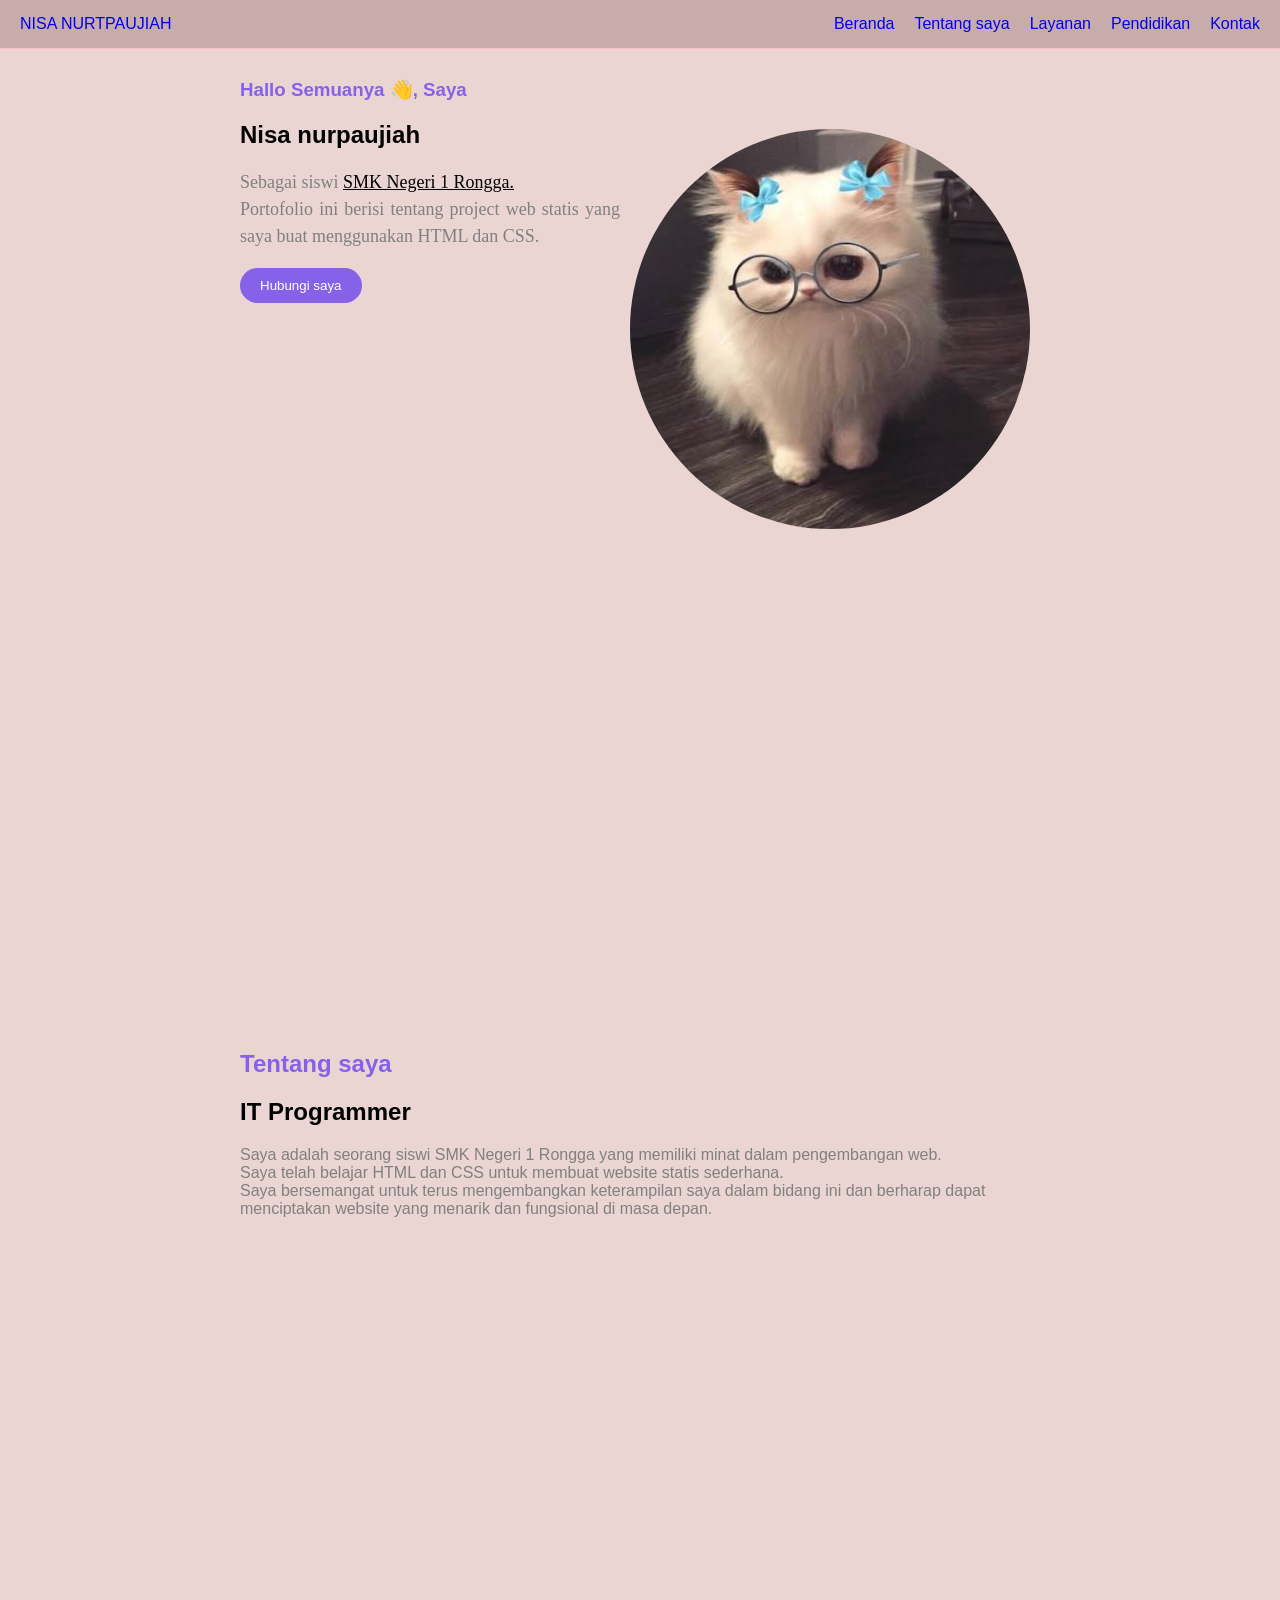
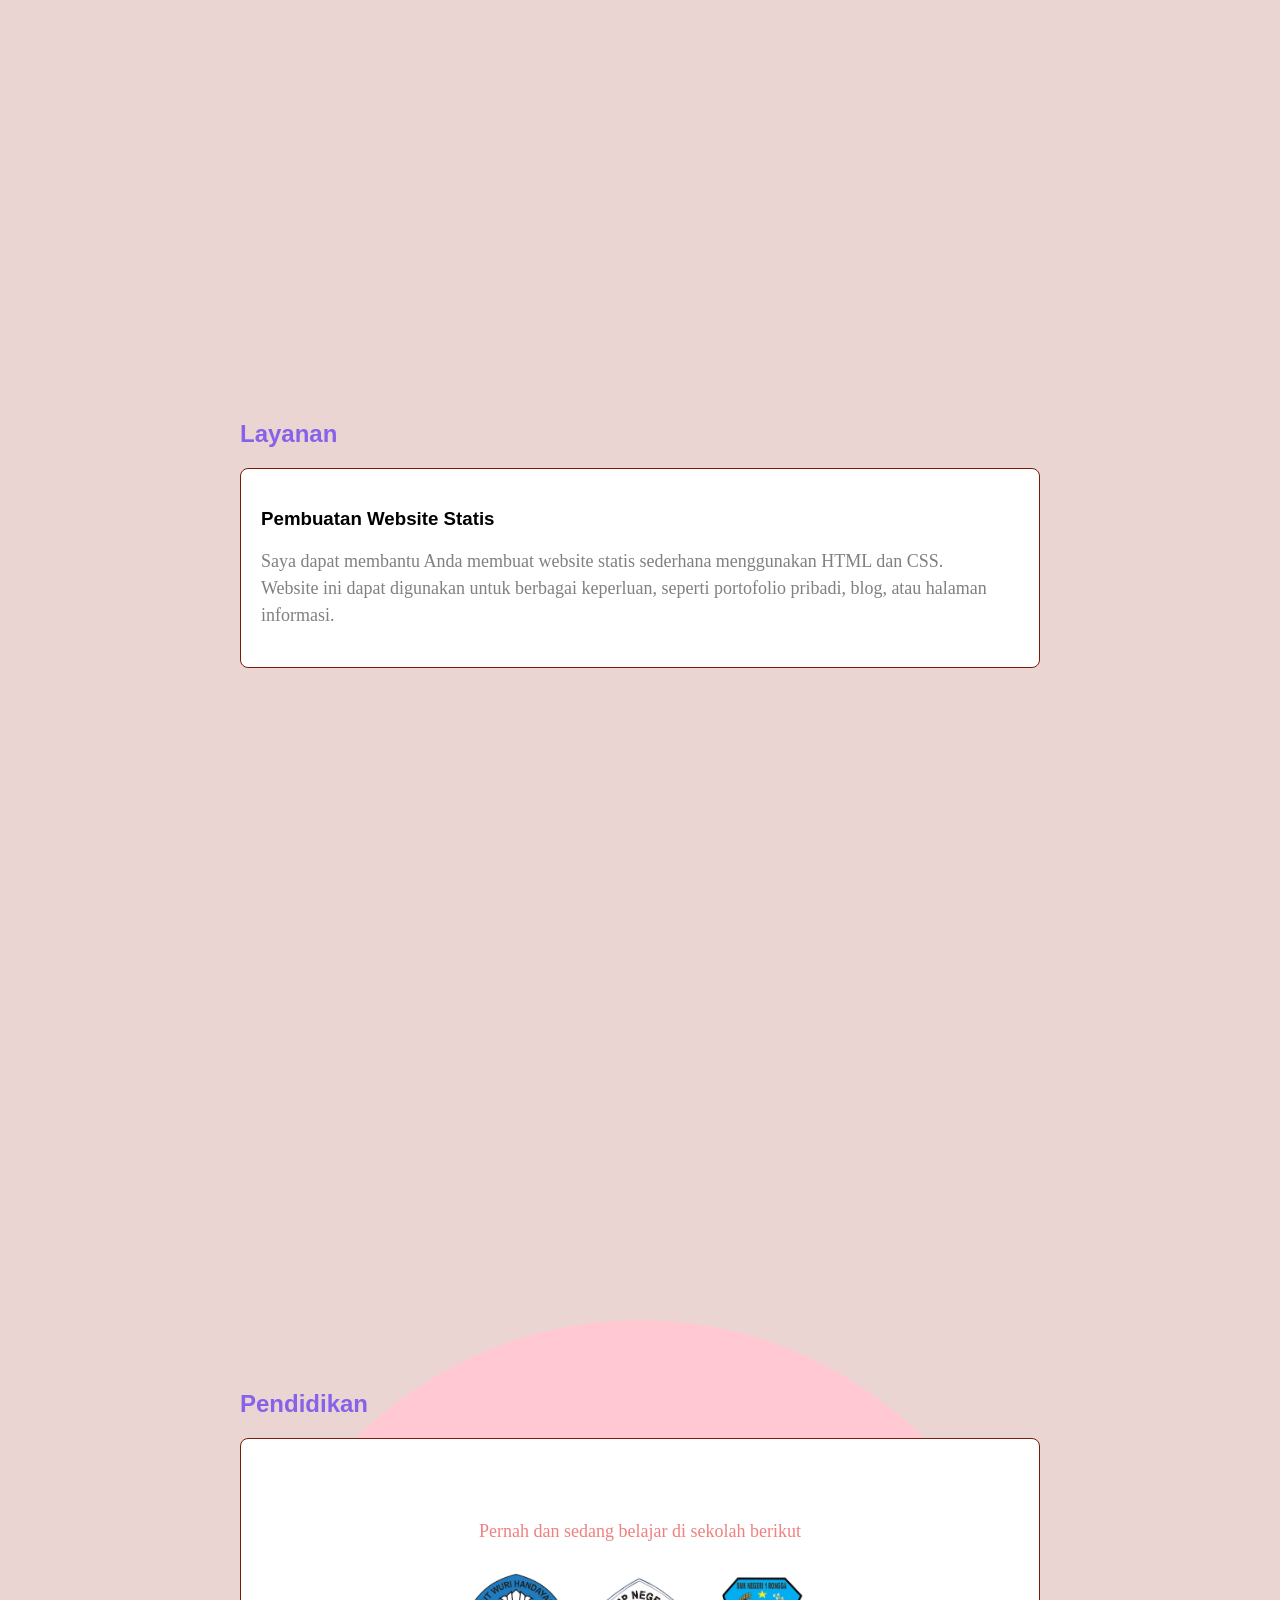
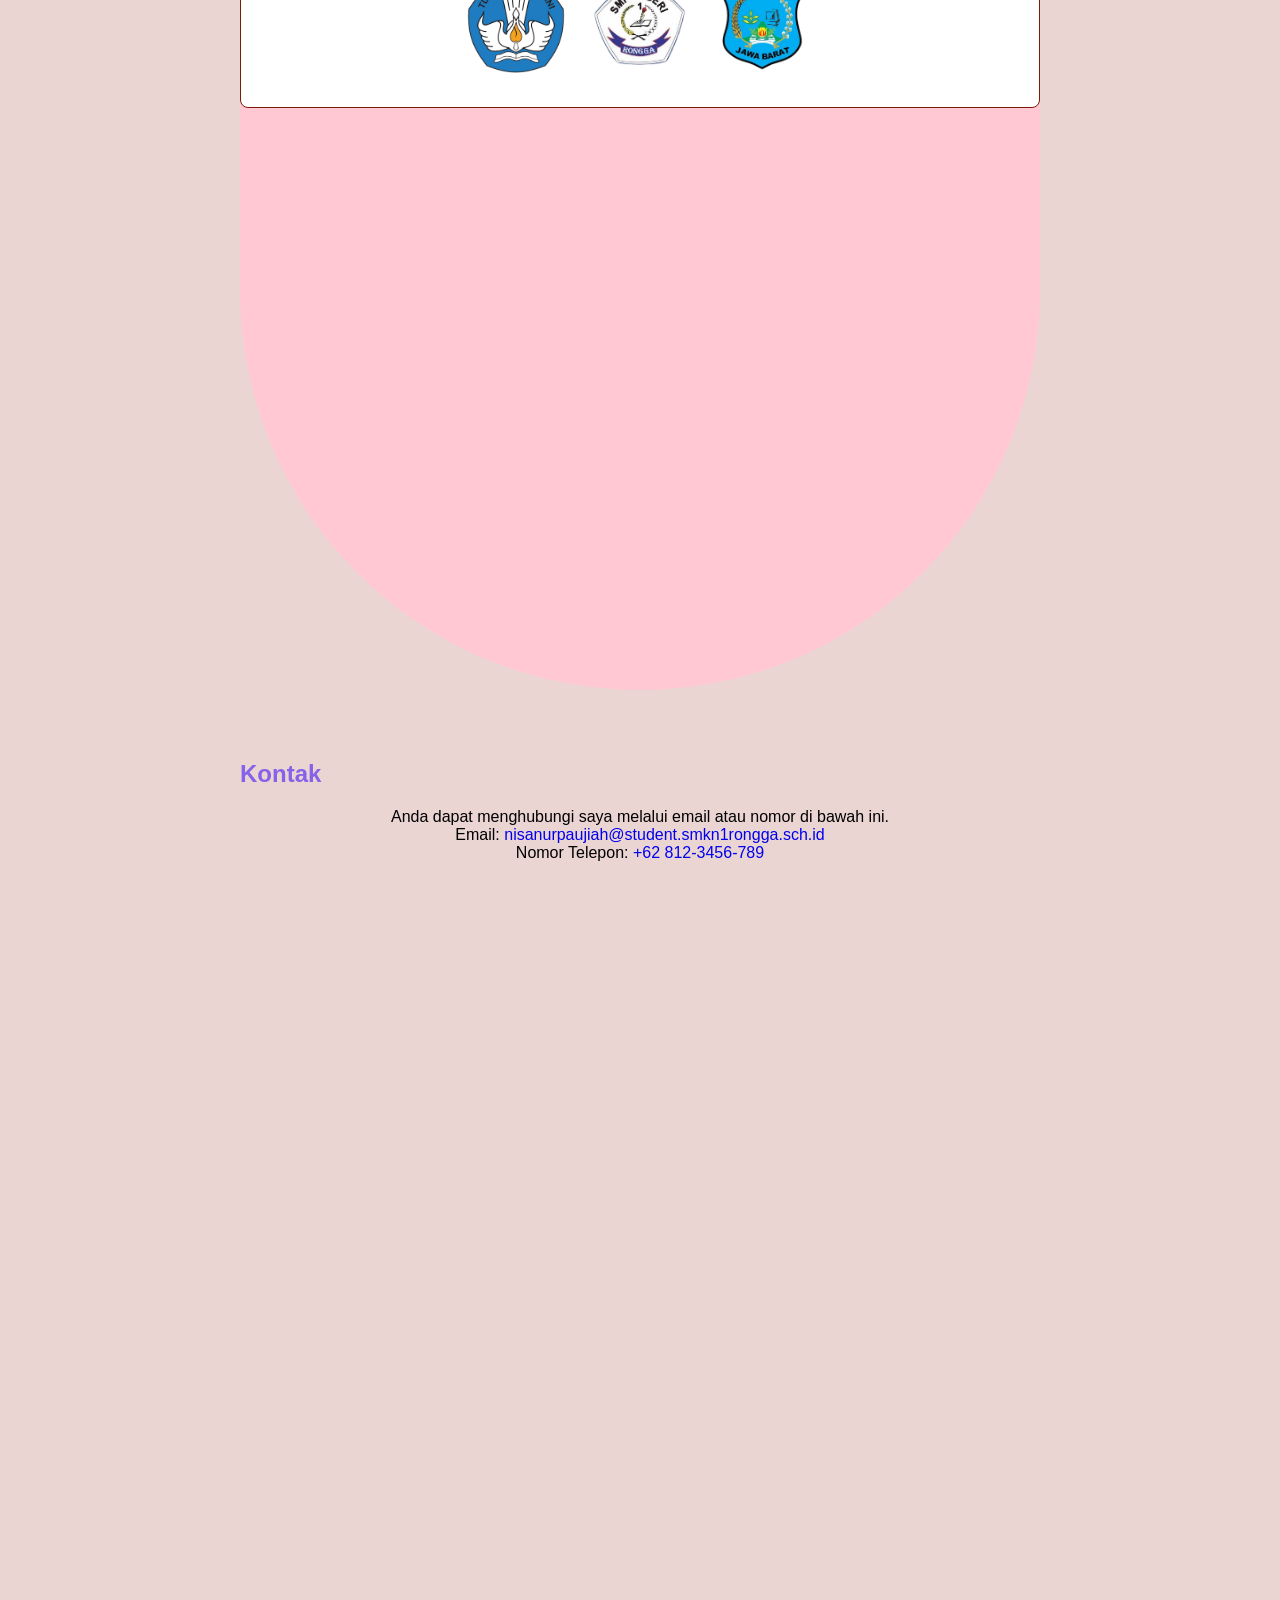
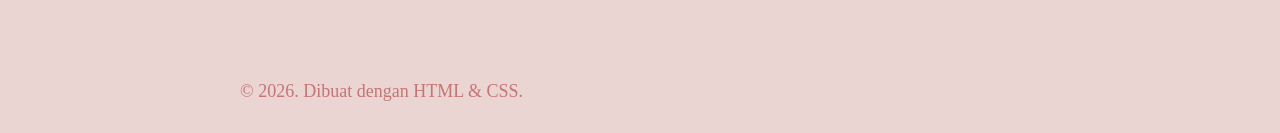
==== index.html @ ad54e95d "commit pertama: semua file" ====
<!DOCTYPE html>
<html lang="en">

<head>
    <meta charset="UTF-8">
    <meta name="viewport" content="width=device-width, initial-scale=1.0">
    <title>Project Web Statis - Nisa </title>
    <link rel="stylesheet" href="CSS/style.css">
    <!--CSS internal -->
     <style>
        p {
            font-family: 'Times New Roman';
            text-decoration: double;
        }

        h1 {
            text-align: center;
        }
    </style>
</head> 

<body>
    <!--css inline-->
    <navbar>
    <div class="nav-container">
    <a href="#beranda" class="logo">NISA NURTPAUJIAH</a>
<ul class="nav-links">
    <li><a href="#beranda">Beranda</a></li>
    <li><a href="#tentang saya">Tentang saya</a></li>
    <li><a href="#layanan">Layanan</a></li>
    <li><a href="#pendidikan">Pendidikan</a></li>
    <li><a href="#kontak saya">Kontak</a></li>
</ul>
        </div>
    </navbar>

        <main>
            <div class="container">
            <section id="beranda" class="hero" style="text-align: justify;"> 
                <article style="color:#8562e8">
                    <h3>Hallo Semuanya &#128075, Saya</h3>
                </article> 
                <img src="assets/img/images (2).jpeg" alt="Foto Nisa" width="400" height="400" style="float:right; padding: 10px;margin: auto; border-radius: 50%; text-align: center;">
                    <article>
                   <h2><b>Nisa nurpaujiah</b> <br> </h2>
                   <p style="color: grey;"> Sebagai siswi <u style="color: black;">SMK Negeri 1 Rongga.</u> <br>
                    Portofolio ini berisi tentang project web statis yang saya buat menggunakan HTML dan CSS.
                </p>
                <button style="background-color: #8562e8; color: white; padding: 10px 20px; border: none; border-radius: 20px; cursor: pointer;">
                    <a href="#kontak saya" style="color: white; text-decoration: none;">Hubungi saya</a>
                </article>
            </section>        

            <section id="tentang saya">
                <h2 class="section-title" style="color:#8562e8">Tentang saya</h2>
                <h2>IT Programmer</h2>
                <article style="color: grey;">
                    Saya adalah seorang siswi SMK Negeri 1 Rongga yang memiliki minat dalam pengembangan web.<br>
                     Saya telah belajar HTML dan CSS untuk membuat website statis sederhana. <br>
                     Saya bersemangat untuk terus mengembangkan keterampilan saya dalam bidang ini dan berharap dapat menciptakan website yang menarik dan fungsional di masa depan.
                </article>
            </section>

            <section id="layanan">
                <h2 class="section-title" style="color:#8562e8"; tetx-align: center;>
    
                </style>Layanan</h2>
                <div class="grid-container">
                    <div class="card">
                        <h3><i class="fas fa-server"></i> Pembuatan Website Statis</h3>
                        <p style="color: grey;">Saya dapat membantu Anda membuat website statis sederhana menggunakan HTML dan CSS. <br> Website ini dapat digunakan untuk berbagai keperluan, seperti portofolio pribadi, blog, atau halaman informasi.</p>
                    </div>
                </div>
            </section>

             <section id="pendidikan" style="background-color:#FFC8D2; width: 100%; height: 300%; border-radius: 1000px;">
                <h2 class="section-title" style="color:#8562e8">Pendidikan</h2>
                <div class="card">
                <article>
                    <h3 style="color: white;">Riwayat pendidikan</h3>
                    <p style="color:lightcoral; text-align: center;"> Pernah dan sedang belajar di sekolah berikut</p>
                    <div class="pendidikan-container" style="text-align: center;">
                    <img src="assets/img/images__4_-removebg-preview.png" alt="" width="100" height="100" style="float:none; padding: 10px;margin: auto;">
                    <img src="assets/img/images__1_-removebg-preview.png" alt="" width="100" height="100" style="float:none; padding: 10px;margin: auto;">
                    <img src="assets/img/images-removebg-preview (1).png" alt="" width="100" height="100" style="float:none; padding: 10px;margin: auto;">
                    </div>
                </div>
                </article>
             </section>

             <section id="kontak saya">
                <h2 class="section-title" style="color:#8562e8">Kontak</h2>
                <div class="contact-list">
                <article style="text-align: center;">
                    Anda dapat menghubungi saya melalui email atau nomor di bawah ini.
                </article>
                  <article style="text-align: center;">
                     Email: <a href="mailto:nisanurpaujiah@student.smkn1rongga.sch.id" class="contact-item">nisanurpaujiah@student.smkn1rongga.sch.id</a>
                </article>
                <article style="text-align: center;">
                    Nomor Telepon: <a href="tel:+628123456789" class="contact-item">+62 812-3456-789</a>
                </article>
                </div>
             </section>
             <footer><p>&copy; 2026. Dibuat dengan HTML & CSS.</p></footer>
            </div>
            </main>
    </body>
    </html>
---- CSS/style.css ----
/* css eksternal */
 p { 
    
  font-family: Arial, sans-serif;
  font-size: 18px;
  line-height: 1.5;
  color: #c47575;
align-items:flex-start;
} 
section {
  min-height: 100vh;
  padding: 50px 0 20px 0;
}

/* navbar {
  position: fixed;
  top: 0;
  left: 0;
  width: 100%;
  background-color: pink;
  border-bottom: 1px solid #ccc;
  z-index: 1000;
}

.nav-container{
  max-width:900px;
  display: flex;
  justify-content: space-between;
  align-items: center;
  position:sticky;
  top: 0;
  z-index:100;
  padding: 10px 20px;
  background-color: white;
}

.logo{
  font-size: 24px;
  font-weight: bold;
  color: #781B08;
  text-decoration: none;
}

nav ul{
  display:flex;
  gap: 20px;
  list-style: none;
}

nav li{
  list-style-type: none;
}
a{
  text-decoration: none;
}

.container {
  max-width: 800px;
  margin: 0 auto;
  padding: 20px;
}
nav a:hover{
  color: #781B08;
} 

.section-title {
  font-size: 1.4rem;
  color:#781B08;
  border-bottom: 2px solid #c47575;
  padding-bottom: 8px;
  margin-bottom: 20px;
}

.hero {
  text-align: center;
  padding: 40px 0;
}

.profile-img {
  width: 130px;
  height: 130px;
  border-radius: 50%;
  border: 3px solid #c47575;
  margin-bottom:16px;
  object-fit: cover;
}

.hero h1 {
  font-size: 2.2rem;
  margin-bottom: 8px;
}

.hero p {
  color:#c47575;
  font-size: 1.1rem;
}

.grid-container {
  display: grid;
  grid-template-columns: repeat(auto-fit, minmax(240px, 1fr));
}

.card {
  background-color: #c47575;
  padding: 20px;
  border-radius: 8px;
  border: 1px solid #781B08;
  transition: 
  tranform 0.2s,
  border-color 0.2s;
}

.card:hover {
  transform: translateY(-3);
  border-color: #781B08;
}

.card h3 {
  font-size:  1.1rem;
  color:#c47575;
  margin-bottom: 8px;
}

.card.subtitle 
  color */


/* .kotakBiru{
  width: 300px;
  height: 300px;
  background-color:#8562e8 ;
  display: flex;
  justify-content: space-around;
  align-items: flex-start;
  flex-wrap: wrap;
  border-style: solid;
  border-width: 1px;
  border-color: black;
  flex-direction: row;
} */

/* .kotakKuning{
  width: 40px;
  height: 50px;
  background-color: pink;
  border-style: solid;
  border-width: 1px;
  border-color: black;
  justify-content: center;
}

.kotakHijau{
  width: 200px;
  height: 50px;
  background-color: pink;
  border-style: solid;
  border-width: 1px;
  border-color: black;
  justify-content: center;
}

.kotakBebas{
  width: 40px;
  height: 50px;
  background-color: pink;
  border-style: solid;
  border-width: 1px;
  border-color: black;
  justify-content: center;
}

.kotako{
  width: 190px;
  height: 50px;
  background-color: pink;
  border-style: solid;
  border-width: 1px;
  border-color: black;
  justify-content:center ;
}

.kotakred1{
  width: 40px;
  height: 50px;
  background-color: pink;
  border-style: solid;
  border-width: 1px;
  border-color: black;
  justify-content: center;
}

.kotakgreen1{
  width: 50px;
  height: 50px;
  background-color: pink;
  border-style: solid;
  border-width: 1px;
  border-color: black;
  justify-content: center;
}

.kotakyellow1{
  width: 40px;
  height: 50px;
  background-color: pink;
  border-style: solid;
  border-width: 1px;
  border-color: black;
  justify-content: center;
}

.kotakblue1{
  width: 90px;
  height: 50px;
  background-color: pink;
  border-style: solid;
  border-width: 1px;
  border-color: black;
  justify-content: center;
}

.kotakpurple1{
  width: 150px;
  height: 50px;
  background-color: pink;
  border-style: solid;
  border-width: 1px;
  border-color: black;
  justify-content: center;
}

.kotakorange1{
  width: 60px;
  height: 50px;
  background-color: pink;
  border-style: solid;
  border-width: 1px;
  border-color: black;
  justify-content: center;
}

.kotakaiu{
  width: 30px;
  height: 50px;
  background-color: pink;
  border-style: solid;
  border-width: 1px;
  border-color: black;
  justify-content: center;
}

.kotakkakiku{
  width: 60px;
  height: 50px;
  background-color: pink;
  border-style: solid;
  border-width: 1px;
  border-color: black;
  justify-content: center;
} 
.kotaklain{
  width: 30px;
  height: 50px;
  background-color: pink;
  border-style: solid;
  border-width: 1px;
  border-color: black;
  justify-content: center;
}
.kotakgtau{
  width: 60px;
  height: 50px;
  background-color: pink;
  border-style: solid;
  border-width: 1px;
  border-color: black;
  justify-content: center;

} */

/* p{

font-family: Arial, sans-serif;
  font-size: 18px;
  line-height: 1.5;
  color: black;
}
.garis-panjang {
  display: inline-block;
  border-bottom: 3px solid #000;
  padding-bottom: 5px;
  width: 100%; 
} */

html {
  scroll-behavior: smooth;
}

section {
    scroll-margin-top: 80px; 
}

navbar {
  position: fixed;
  top: 0;
  left: 0;
  width: 100%;
  background-color: #C7ACAB;
  border-bottom: 2px solid #ccc;
  z-index: 100;
  text-decoration: none;
  transition: box-shadow 0.3s ease, background-color 0.3s ease; 
  box-shadow: none;
  border-bottom: 1px solid var(--border-color, pink);
}
body {
  margin: 0;
  font-family: Arial, sans-serif;
  background-color: #EBD5D3;
}

a {
  text-decoration: none;
}

.nav-container {
  list-style: none;
  display: flex;
  gap: 20px;
  margin: 0;
  padding: 15px 20px;
}

.logo {
  margin-right: auto;
  text-align: center;
   
}

.nav-links {
   margin-left: 20px;              
  text-decoration: none;
  color: pink;
  list-style: none;
  margin: 0;
  padding: 0;
  display: flex;
  gap: 20px;
}

.nav-links a:hover {
  color: #000;
}

nav ul{
  text-decoration: none;
  color: #333333;
  padding: 5px 0;
  position: relative;
  transition: color 0.3s ease;
  text-decoration: none;
}
ul {
    list-style-type: none;
    padding: 0;
    margin: 0;
}


nav li{
  list-style-type: none;
}

.container {
max-width: 800px;
  margin: 0 auto;
  padding: 10px
}

.yg-1 {
  text-align: center;
  padding: 40px 0;
}

.card {
background-color: white;
  padding: 20px;
  border-radius: 8px;
  border: 1px solid #781B08;
  transition: 
  tranform 0.2s,
  border-color 0.2s;
}

.Koleksi-foto {
  padding:10px;
  border-radius: 10px;
  flex: auto;
  align-items: center;
  justify-content: center;
}
@media (max-width: 768px) {
  .nav-container {
  list-style: none;
  display: flex;
  gap: 20px;
  margin: 0;
  padding: 15px 20px;
  flex-direction: column;
  }
}
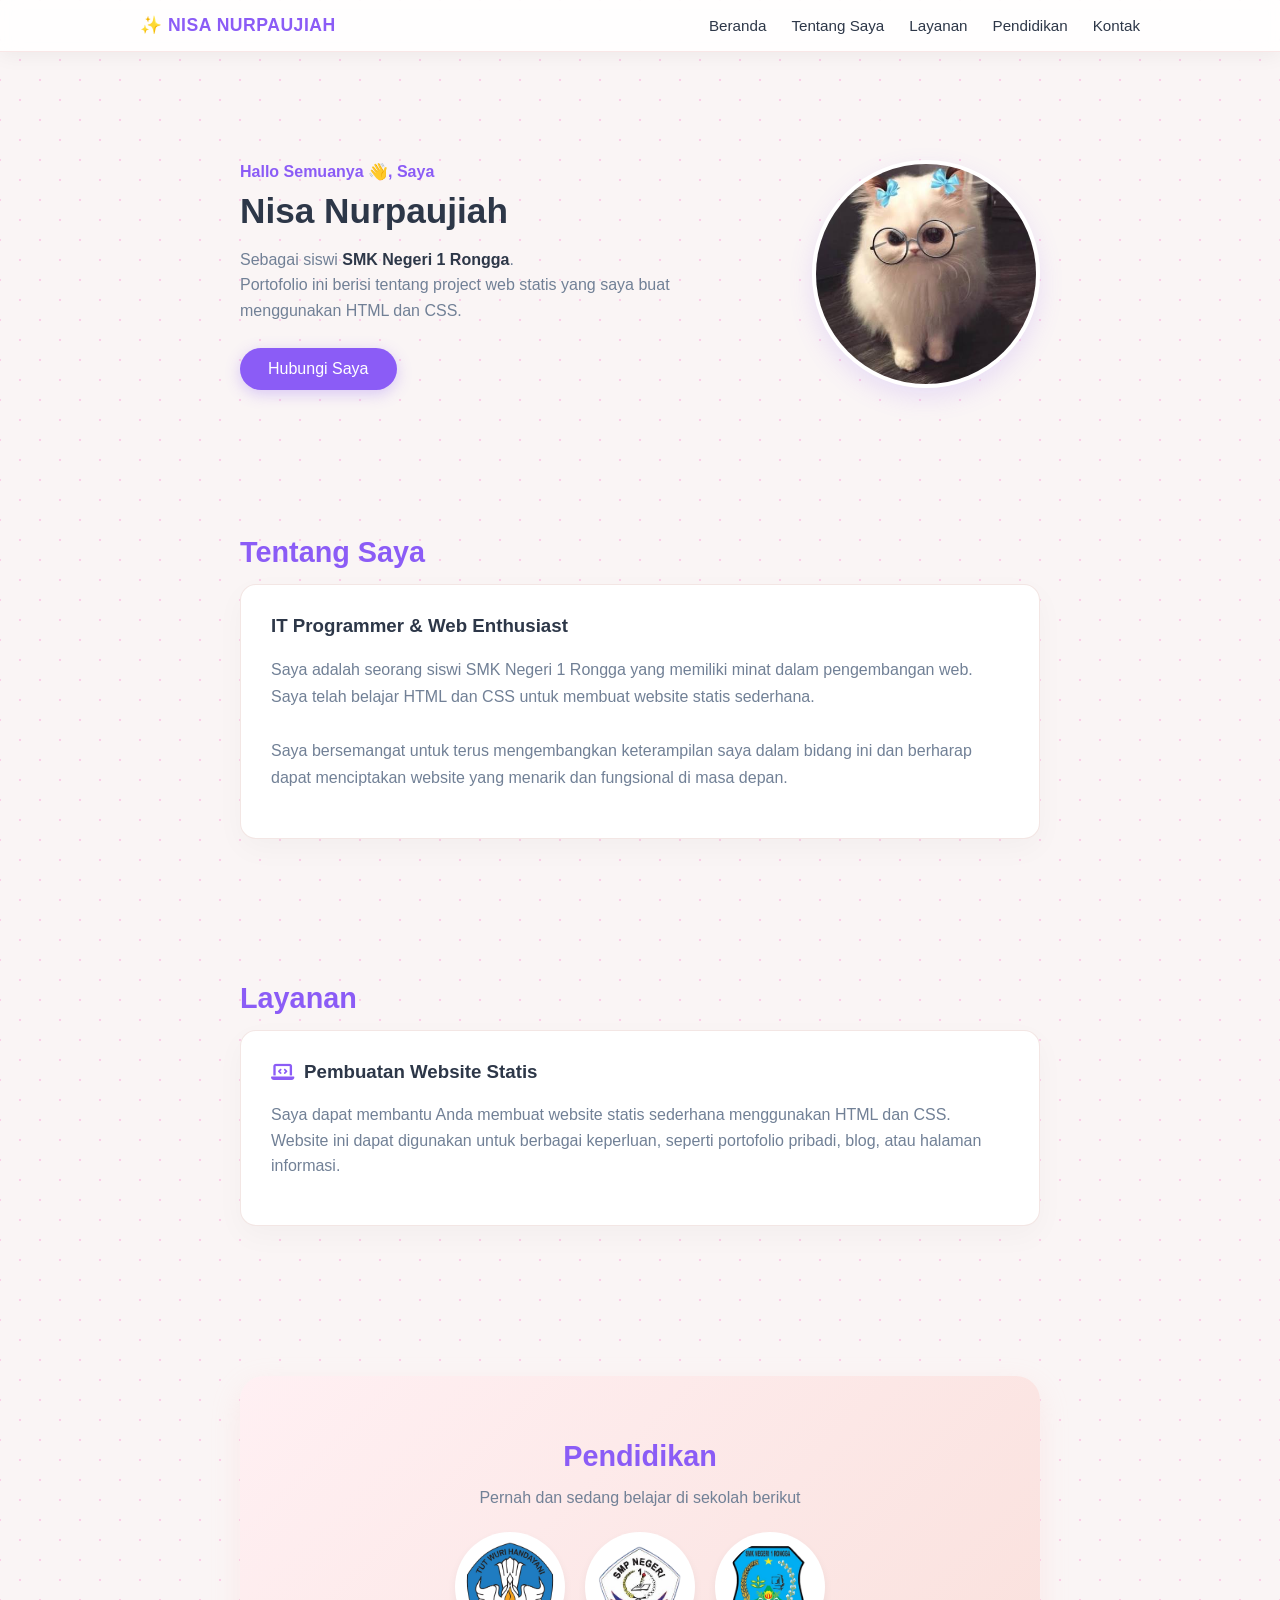
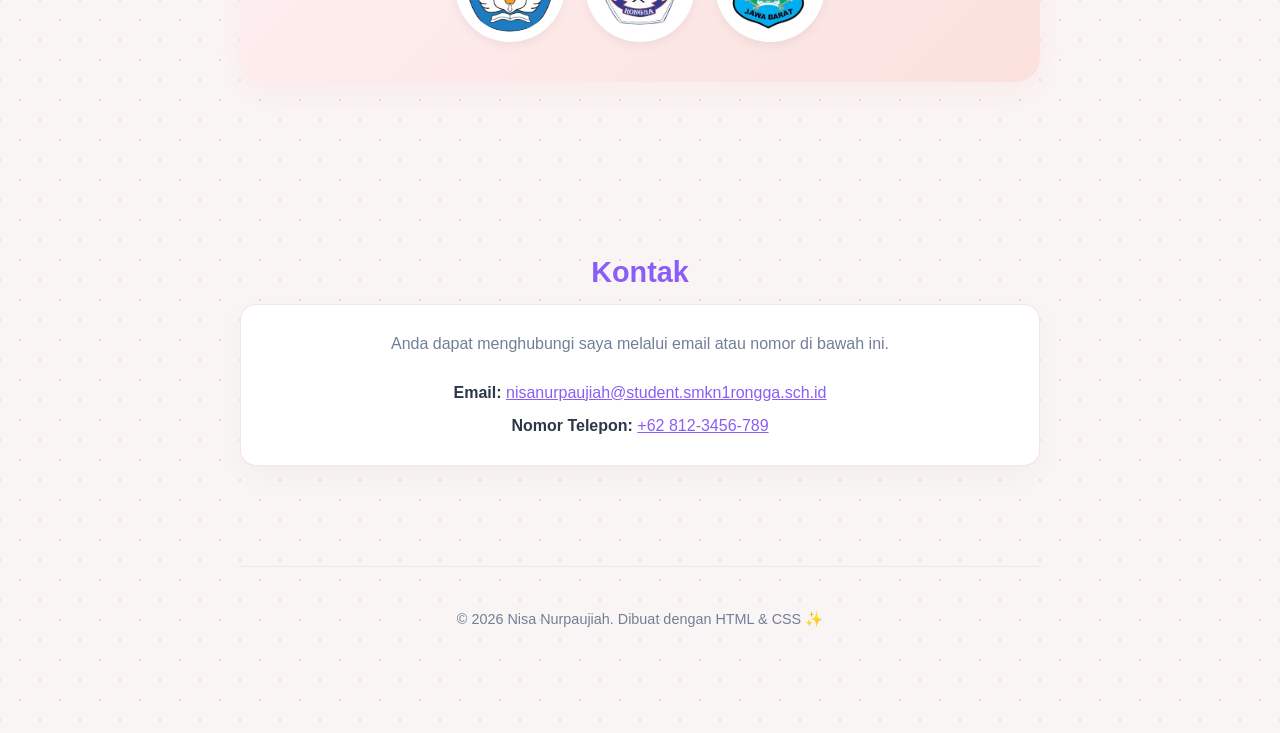
==== commit 97058424: "Rename nisa.html to index.html" ====
--- a/index.html
+++ b/index.html
@@ -1,109 +1,341 @@
 <!DOCTYPE html>
 <html lang="en">
-
 <head>
     <meta charset="UTF-8">
     <meta name="viewport" content="width=device-width, initial-scale=1.0">
-    <title>Project Web Statis - Nisa </title>
-    <link rel="stylesheet" href="CSS/style.css">
-    <!--CSS internal -->
-     <style>
-        p {
-            font-family: 'Times New Roman';
-            text-decoration: double;
-        }
-
-        h1 {
+    <title>Portofolio - Nisa Nurpaujiah</title>
+    <!-- Font Google untuk kesan aesthetic -->
+    <link href="https://fonts.googleapis.com/css2?family=Poppins:wght@300;400;500;600;700&display=swap" rel="stylesheet">
+    <link rel="stylesheet" href="https://cdnjs.cloudflare.com/ajax/libs/font-awesome/6.4.0/css/all.min.css">
+    <style>
+        :root {
+            --primary-color: #8b5cf6;
+            --primary-light: #a78bfa;
+            --bg-color: #faf5f5;
+            --card-bg: #ffffff;
+            --text-main: #2d3748;
+            --text-muted: #718096;
+            --accent-pink: #fbcfe8;
+        }
+
+        html {
+            scroll-behavior: smooth;
+        }
+
+        section {
+            scroll-margin-top: 100px;
+            padding: 60px 0;
+        }
+
+        /* Background dengan Motif Bunga Aesthetic (CSS Pattern) */
+        body {
+            margin: 0;
+            font-family: 'Poppins', sans-serif;
+            background-color: var(--bg-color);
+            background-image: radial-gradient(var(--accent-pink) 1px, transparent 1px), radial-gradient(var(--accent-pink) 1px, var(--bg-color) 1px);
+            background-size: 40px 40px;
+            background-position: 0 0, 20px 20px;
+            color: var(--text-main);
+        }
+
+        /* Navbar Modern & Glassmorphism */
+        navbar {
+            position: fixed;
+            top: 0;
+            left: 0;
+            width: 100%;
+            background-color: rgba(255, 255, 255, 0.85);
+            backdrop-filter: blur(10px);
+            z-index: 1000;
+            box-shadow: 0 4px 20px rgba(0, 0, 0, 0.05);
+            border-bottom: 1px solid rgba(244, 208, 208, 0.5);
+        }
+
+        .nav-container {
+            max-width: 1000px;
+            margin: 0 auto;
+            display: flex;
+            align-items: center;
+            justify-content: space-between;
+            padding: 15px 20px;
+        }
+
+        .logo {
+            font-weight: 700;
+            color: var(--primary-color);
+            font-size: 1.1rem;
+            text-decoration: none;
+            letter-spacing: 0.5px;
+        }
+
+        .nav-links {
+            list-style: none;
+            display: flex;
+            gap: 25px;
+            margin: 0;
+            padding: 0;
+        }
+
+        .nav-links a {
+            text-decoration: none;
+            color: var(--text-main);
+            font-weight: 500;
+            font-size: 0.95rem;
+            transition: color 0.3s ease;
+        }
+
+        .nav-links a:hover {
+            color: var(--primary-color);
+        }
+
+        /* Layout Utama */
+        .container {
+            max-width: 800px;
+            margin: 80px auto 40px auto;
+            padding: 20px;
+        }
+
+        /* Hero Section */
+        .hero {
+            display: flex;
+            align-items: center;
+            justify-content: space-between;
+            gap: 40px;
+            padding: 60px 0;
+        }
+
+        .hero-content {
+            flex: 1;
+        }
+
+        .hero img {
+            width: 220px;
+            height: 220px;
+            object-fit: cover;
+            border-radius: 50%;
+            border: 4px solid #fff;
+            box-shadow: 0 10px 25px rgba(139, 92, 246, 0.15);
+        }
+
+        .btn-primary {
+            display: inline-block;
+            background-color: var(--primary-color);
+            color: white;
+            padding: 12px 28px;
+            border: none;
+            border-radius: 30px;
+            cursor: pointer;
+            text-decoration: none;
+            font-weight: 500;
+            box-shadow: 0 4px 15px rgba(139, 92, 246, 0.3);
+            transition: transform 0.2s, background-color 0.2s;
+        }
+
+        .btn-primary:hover {
+            background-color: #7c3aed;
+            transform: translateY(-2px);
+        }
+
+        /* Card & Section Styling */
+        .section-title {
+            color: var(--primary-color);
+            font-size: 1.8rem;
+            margin-bottom: 15px;
+            font-weight: 600;
+        }
+
+        .card {
+            background-color: var(--card-bg);
+            padding: 30px;
+            border-radius: 16px;
+            box-shadow: 0 10px 30px rgba(0, 0, 0, 0.03);
+            border: 1px solid rgba(235, 213, 211, 0.6);
+            transition: transform 0.2s, box-shadow 0.2s;
+        }
+
+        .card:hover {
+            transform: translateY(-3px);
+            box-shadow: 0 15px 35px rgba(139, 92, 246, 0.08);
+        }
+
+        /* Pendidikan Section Styling Khusus */
+        .pendidikan-section {
+            background: linear-gradient(135deg, #fff0f3 0%, #fae1dd 100%);
+            border-radius: 24px;
+            padding: 40px 30px;
+            box-shadow: 0 10px 30px rgba(250, 190, 190, 0.2);
+            margin: 30px 0;
+        }
+
+        .pendidikan-container {
+            display: flex;
+            justify-content: center;
+            gap: 20px;
+            flex-wrap: wrap;
+            margin-top: 20px;
+        }
+
+        .pendidikan-container img {
+            background: white;
+            padding: 10px;
+            border-radius: 50%;
+            box-shadow: 0 4px 10px rgba(0,0,0,0.05);
+            transition: transform 0.3s;
+        }
+
+        .pendidikan-container img:hover {
+            transform: scale(1.05);
+        }
+
+        /* Kontak Section */
+        .contact-list {
+            display: flex;
+            flex-direction: column;
+            gap: 15px;
+            align-items: center;
+        }
+
+        .contact-item {
+            color: var(--primary-color);
+            font-weight: 500;
+        }
+
+        .contact-item:hover {
+            text-decoration: underline;
+        }
+
+        /* Footer */
+        footer {
             text-align: center;
+            padding: 30px 0;
+            color: var(--text-muted);
+            font-size: 0.9rem;
+            border-top: 1px solid rgba(0,0,0,0.05);
+            margin-top: 40px;
+        }
+
+        /* Responsive Mobile */
+        @media (max-width: 768px) {
+            .nav-container {
+                flex-direction: column;
+                gap: 15px;
+                padding: 15px;
+            }
+            .nav-links {
+                gap: 15px;
+            }
+            .hero {
+                flex-direction: column-reverse;
+                text-align: center;
+            }
+            .hero img {
+                margin: 0 auto;
+            }
         }
     </style>
-</head> 
-
+</head>
 <body>
-    <!--css inline-->
+
+    <!-- Navbar -->
     <navbar>
-    <div class="nav-container">
-    <a href="#beranda" class="logo">NISA NURTPAUJIAH</a>
-<ul class="nav-links">
-    <li><a href="#beranda">Beranda</a></li>
-    <li><a href="#tentang saya">Tentang saya</a></li>
-    <li><a href="#layanan">Layanan</a></li>
-    <li><a href="#pendidikan">Pendidikan</a></li>
-    <li><a href="#kontak saya">Kontak</a></li>
-</ul>
+        <div class="nav-container">
+            <a href="#beranda" class="logo">✨ NISA NURPAUJIAH</a>
+            <ul class="nav-links">
+                <li><a href="#beranda">Beranda</a></li>
+                <li><a href="#tentang-saya">Tentang Saya</a></li>
+                <li><a href="#layanan">Layanan</a></li>
+                <li><a href="#pendidikan">Pendidikan</a></li>
+                <li><a href="#kontak">Kontak</a></li>
+            </ul>
         </div>
     </navbar>
 
-        <main>
-            <div class="container">
-            <section id="beranda" class="hero" style="text-align: justify;"> 
-                <article style="color:#8562e8">
-                    <h3>Hallo Semuanya &#128075, Saya</h3>
-                </article> 
-                <img src="assets/img/images (2).jpeg" alt="Foto Nisa" width="400" height="400" style="float:right; padding: 10px;margin: auto; border-radius: 50%; text-align: center;">
-                    <article>
-                   <h2><b>Nisa nurpaujiah</b> <br> </h2>
-                   <p style="color: grey;"> Sebagai siswi <u style="color: black;">SMK Negeri 1 Rongga.</u> <br>
-                    Portofolio ini berisi tentang project web statis yang saya buat menggunakan HTML dan CSS.
-                </p>
-                <button style="background-color: #8562e8; color: white; padding: 10px 20px; border: none; border-radius: 20px; cursor: pointer;">
-                    <a href="#kontak saya" style="color: white; text-decoration: none;">Hubungi saya</a>
-                </article>
-            </section>        
-
-            <section id="tentang saya">
-                <h2 class="section-title" style="color:#8562e8">Tentang saya</h2>
-                <h2>IT Programmer</h2>
-                <article style="color: grey;">
-                    Saya adalah seorang siswi SMK Negeri 1 Rongga yang memiliki minat dalam pengembangan web.<br>
-                     Saya telah belajar HTML dan CSS untuk membuat website statis sederhana. <br>
-                     Saya bersemangat untuk terus mengembangkan keterampilan saya dalam bidang ini dan berharap dapat menciptakan website yang menarik dan fungsional di masa depan.
-                </article>
-            </section>
-
+    <main>
+        <div class="container">
+            
+            <!-- Beranda / Hero Section -->
+            <section id="beranda" class="hero">
+                <div class="hero-content">
+                    <span style="color: var(--primary-color); font-weight: 600;">Hallo Semuanya 👋, Saya</span>
+                    <h1 style="margin: 10px 0; font-size: 2.2rem;">Nisa Nurpaujiah</h1>
+                    <p style="color: var(--text-muted); line-height: 1.6;">
+                        Sebagai siswi <strong style="color: var(--text-main);">SMK Negeri 1 Rongga</strong>.<br>
+                        Portofolio ini berisi tentang project web statis yang saya buat menggunakan HTML dan CSS.
+                    </p>
+                    <div style="margin-top: 25px;">
+                        <a href="#kontak" class="btn-primary">Hubungi Saya</a>
+                    </div>
+                </div>
+                <div>
+                    <img src="assets/img/images (2).jpeg" alt="Foto Nisa">
+                </div>
+            </section>
+
+            <!-- Tentang Saya Section -->
+            <section id="tentang-saya">
+                <h2 class="section-title">Tentang Saya</h2>
+                <div class="card">
+                    <h3 style="margin-top: 0; color: var(--text-main);">IT Programmer & Web Enthusiast</h3>
+                    <p style="color: var(--text-muted); line-height: 1.7;">
+                        Saya adalah seorang siswi SMK Negeri 1 Rongga yang memiliki minat dalam pengembangan web. 
+                        Saya telah belajar HTML dan CSS untuk membuat website statis sederhana.<br><br>
+                        Saya bersemangat untuk terus mengembangkan keterampilan saya dalam bidang ini dan berharap dapat menciptakan website yang menarik dan fungsional di masa depan.
+                    </p>
+                </div>
+            </section>
+
+            <!-- Layanan Section -->
             <section id="layanan">
-                <h2 class="section-title" style="color:#8562e8"; tetx-align: center;>
-    
-                </style>Layanan</h2>
-                <div class="grid-container">
-                    <div class="card">
-                        <h3><i class="fas fa-server"></i> Pembuatan Website Statis</h3>
-                        <p style="color: grey;">Saya dapat membantu Anda membuat website statis sederhana menggunakan HTML dan CSS. <br> Website ini dapat digunakan untuk berbagai keperluan, seperti portofolio pribadi, blog, atau halaman informasi.</p>
+                <h2 class="section-title">Layanan</h2>
+                <div class="card">
+                    <h3 style="margin-top: 0; display: flex; align-items: center; gap: 10px;">
+                        <i class="fas fa-laptop-code" style="color: var(--primary-color);"></i> Pembuatan Website Statis
+                    </h3>
+                    <p style="color: var(--text-muted); line-height: 1.6;">
+                        Saya dapat membantu Anda membuat website statis sederhana menggunakan HTML dan CSS. 
+                        Website ini dapat digunakan untuk berbagai keperluan, seperti portofolio pribadi, blog, atau halaman informasi.
+                    </p>
+                </div>
+            </section>
+
+            <!-- Pendidikan Section -->
+            <section id="pendidikan">
+                <div class="pendidikan-section">
+                    <h2 class="section-title" style="text-align: center;">Pendidikan</h2>
+                    <p style="color: var(--text-muted); text-align: center; margin-bottom: 25px;">Pernah dan sedang belajar di sekolah berikut</p>
+                    <div class="pendidikan-container">
+                        <img src="assets/img/images__4_-removebg-preview.png" alt="Logo Sekolah 1" width="90" height="90">
+                        <img src="assets/img/images__1_-removebg-preview.png" alt="Logo Sekolah 2" width="90" height="90">
+                        <img src="assets/img/images-removebg-preview (1).png" alt="Logo Sekolah 3" width="90" height="90">
                     </div>
                 </div>
             </section>
 
-             <section id="pendidikan" style="background-color:#FFC8D2; width: 100%; height: 300%; border-radius: 1000px;">
-                <h2 class="section-title" style="color:#8562e8">Pendidikan</h2>
+            <!-- Kontak Section -->
+            <section id="kontak">
+                <h2 class="section-title" style="text-align: center;">Kontak</h2>
                 <div class="card">
-                <article>
-                    <h3 style="color: white;">Riwayat pendidikan</h3>
-                    <p style="color:lightcoral; text-align: center;"> Pernah dan sedang belajar di sekolah berikut</p>
-                    <div class="pendidikan-container" style="text-align: center;">
-                    <img src="assets/img/images__4_-removebg-preview.png" alt="" width="100" height="100" style="float:none; padding: 10px;margin: auto;">
-                    <img src="assets/img/images__1_-removebg-preview.png" alt="" width="100" height="100" style="float:none; padding: 10px;margin: auto;">
-                    <img src="assets/img/images-removebg-preview (1).png" alt="" width="100" height="100" style="float:none; padding: 10px;margin: auto;">
+                    <div class="contact-list">
+                        <p style="color: var(--text-muted); text-align: center; margin-top: 0;">
+                            Anda dapat menghubungi saya melalui email atau nomor di bawah ini.
+                        </p>
+                        <div>
+                            <strong>Email:</strong> <a href="mailto:nisanurpaujiah@student.smkn1rongga.sch.id" class="contact-item">nisanurpaujiah@student.smkn1rongga.sch.id</a>
+                        </div>
+                        <div>
+                            <strong>Nomor Telepon:</strong> <a href="tel:+628123456789" class="contact-item">+62 812-3456-789</a>
+                        </div>
                     </div>
                 </div>
-                </article>
-             </section>
-
-             <section id="kontak saya">
-                <h2 class="section-title" style="color:#8562e8">Kontak</h2>
-                <div class="contact-list">
-                <article style="text-align: center;">
-                    Anda dapat menghubungi saya melalui email atau nomor di bawah ini.
-                </article>
-                  <article style="text-align: center;">
-                     Email: <a href="mailto:nisanurpaujiah@student.smkn1rongga.sch.id" class="contact-item">nisanurpaujiah@student.smkn1rongga.sch.id</a>
-                </article>
-                <article style="text-align: center;">
-                    Nomor Telepon: <a href="tel:+628123456789" class="contact-item">+62 812-3456-789</a>
-                </article>
-                </div>
-             </section>
-             <footer><p>&copy; 2026. Dibuat dengan HTML & CSS.</p></footer>
-            </div>
-            </main>
-    </body>
-    </html>+            </section>
+
+            <!-- Footer -->
+            <footer>
+                <p>&copy; 2026 Nisa Nurpaujiah. Dibuat dengan HTML & CSS ✨</p>
+            </footer>
+
+        </div>
+    </main>
+
+</body>
+</html>
